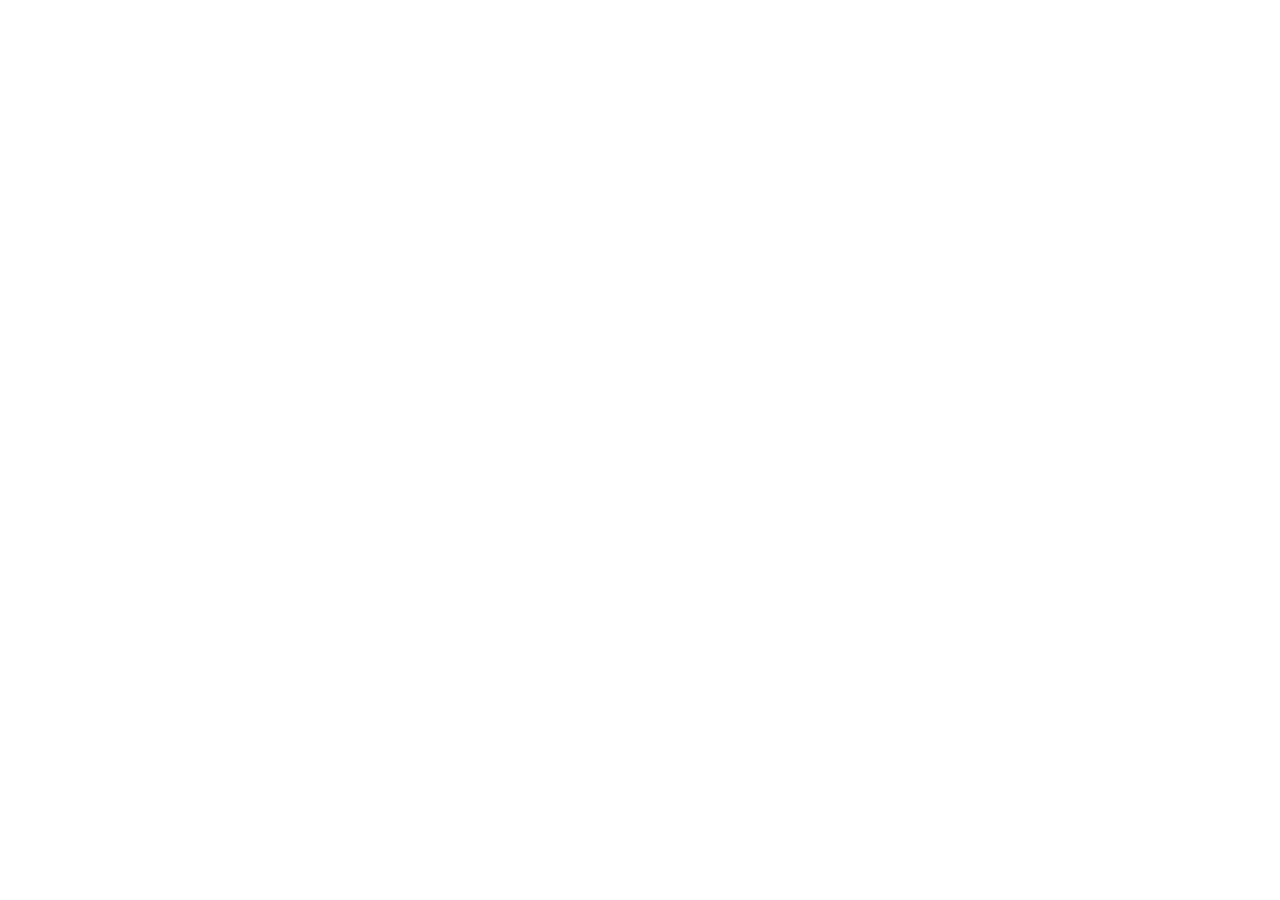
==== index.html @ 30761df0 "initial commit" ====
<!DOCTYPE html>
<html lang="ru">
<head>
    <meta charset="UTF-8">
    <meta name="viewport" content="width=device-width, initial-scale=1.0">
    <title>Document</title>

    <!-- Подключение CSS -->
    <link rel="stylesheet" href="style.css">
</head>
<body>

    

    <!-- Подключение JavaScript -->
    <script src="script.js"></script>
</body>
</html>
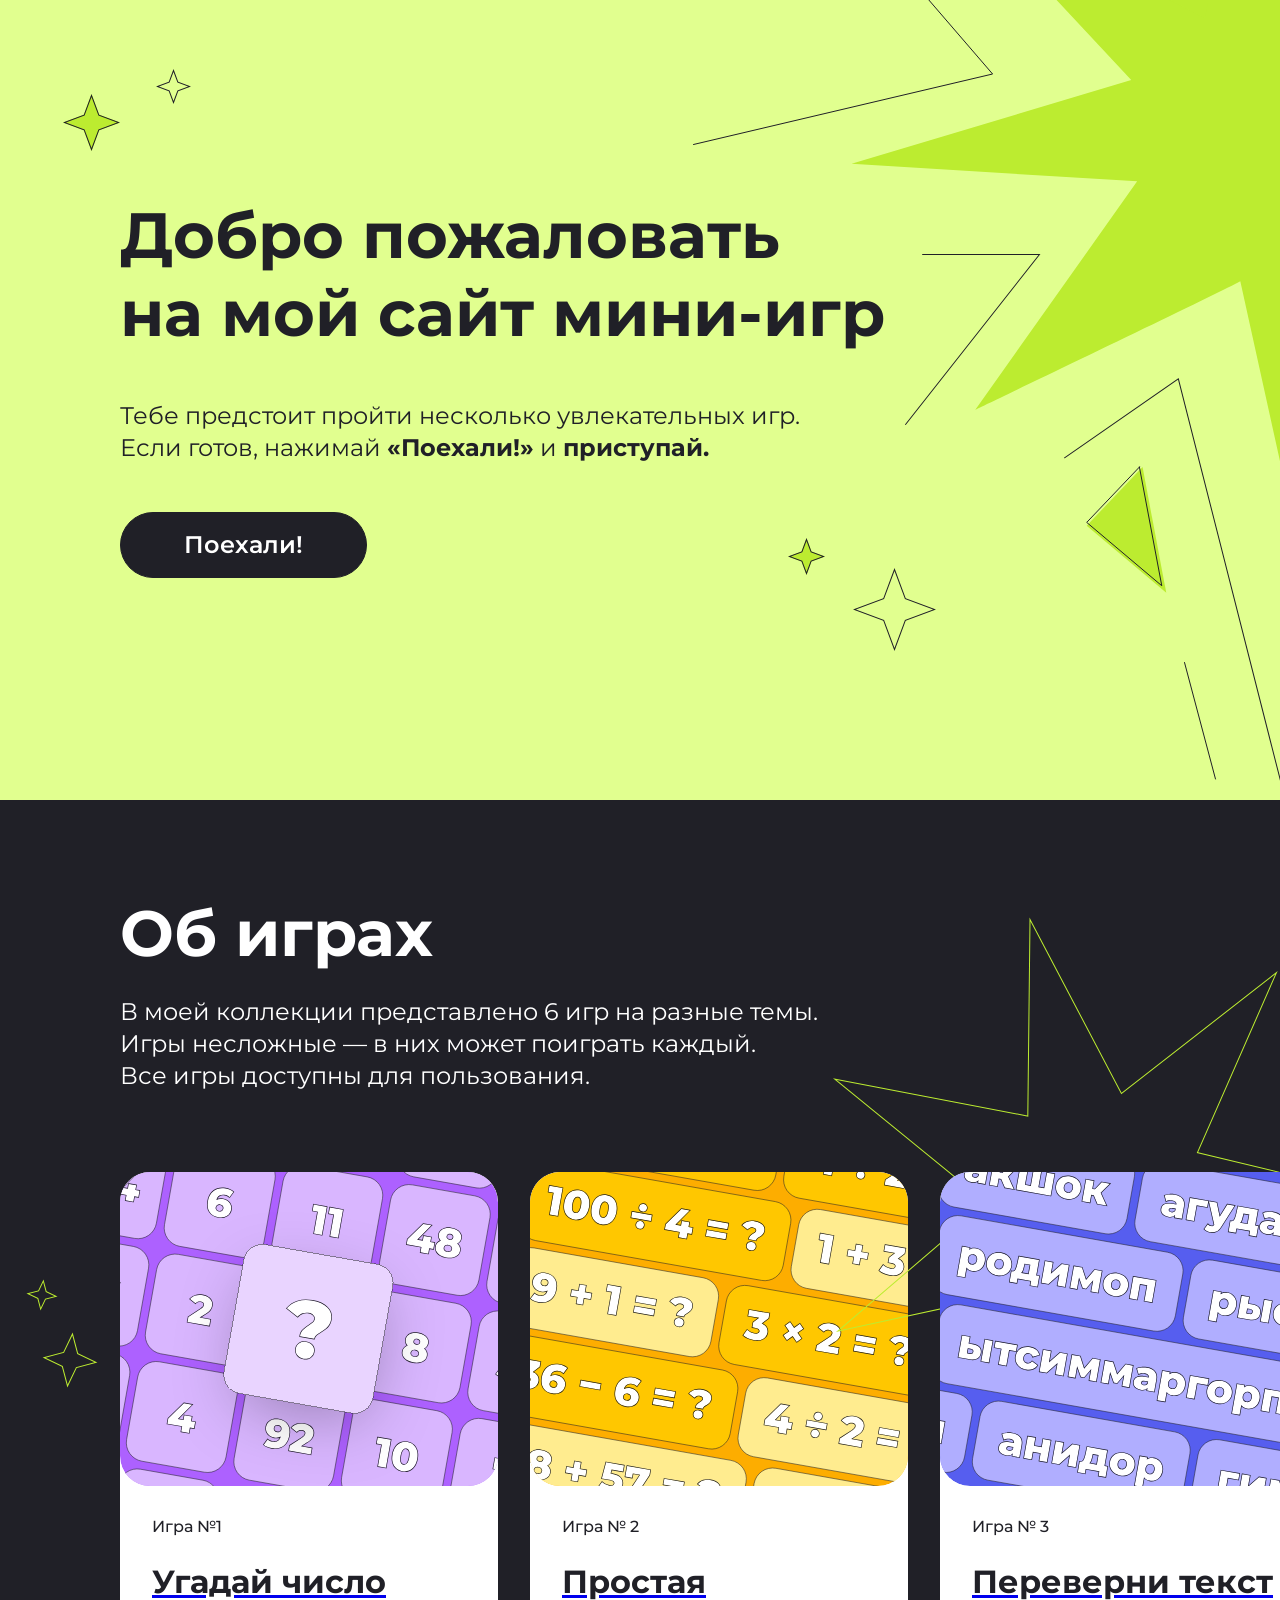
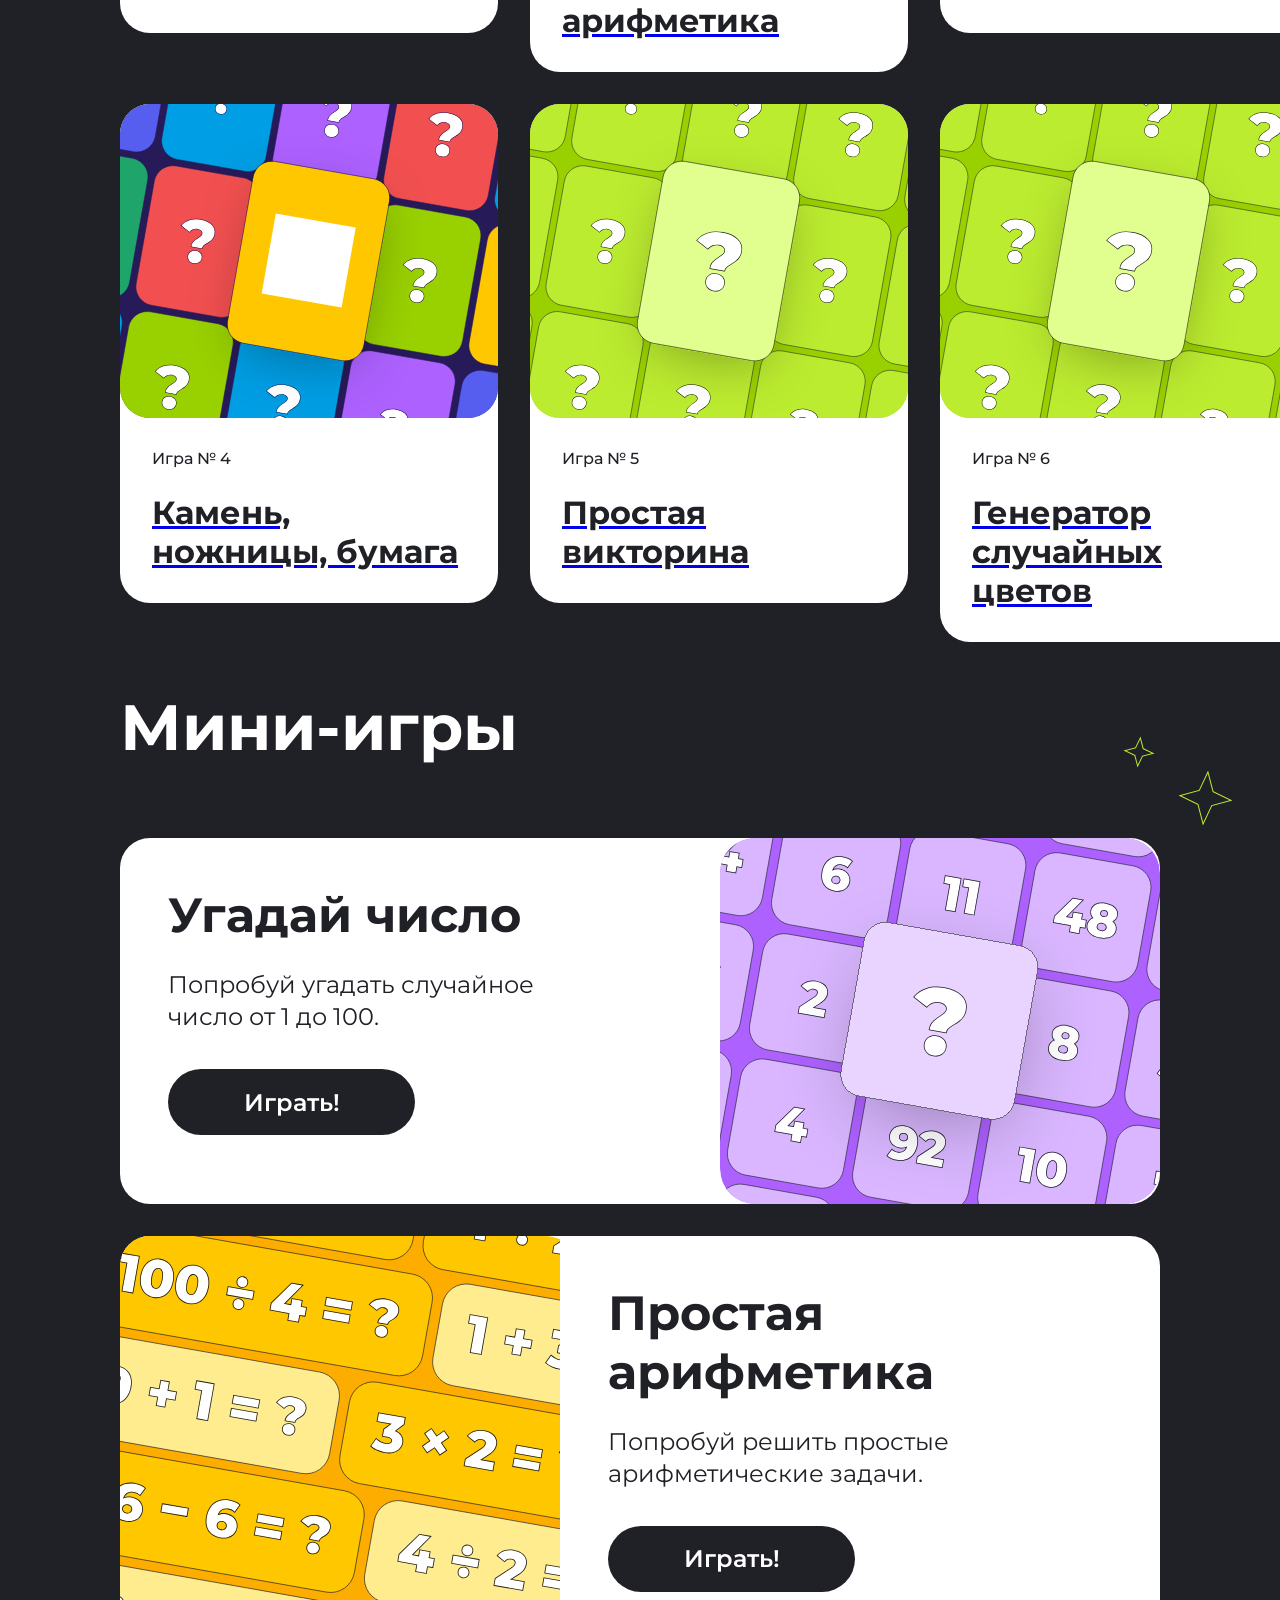
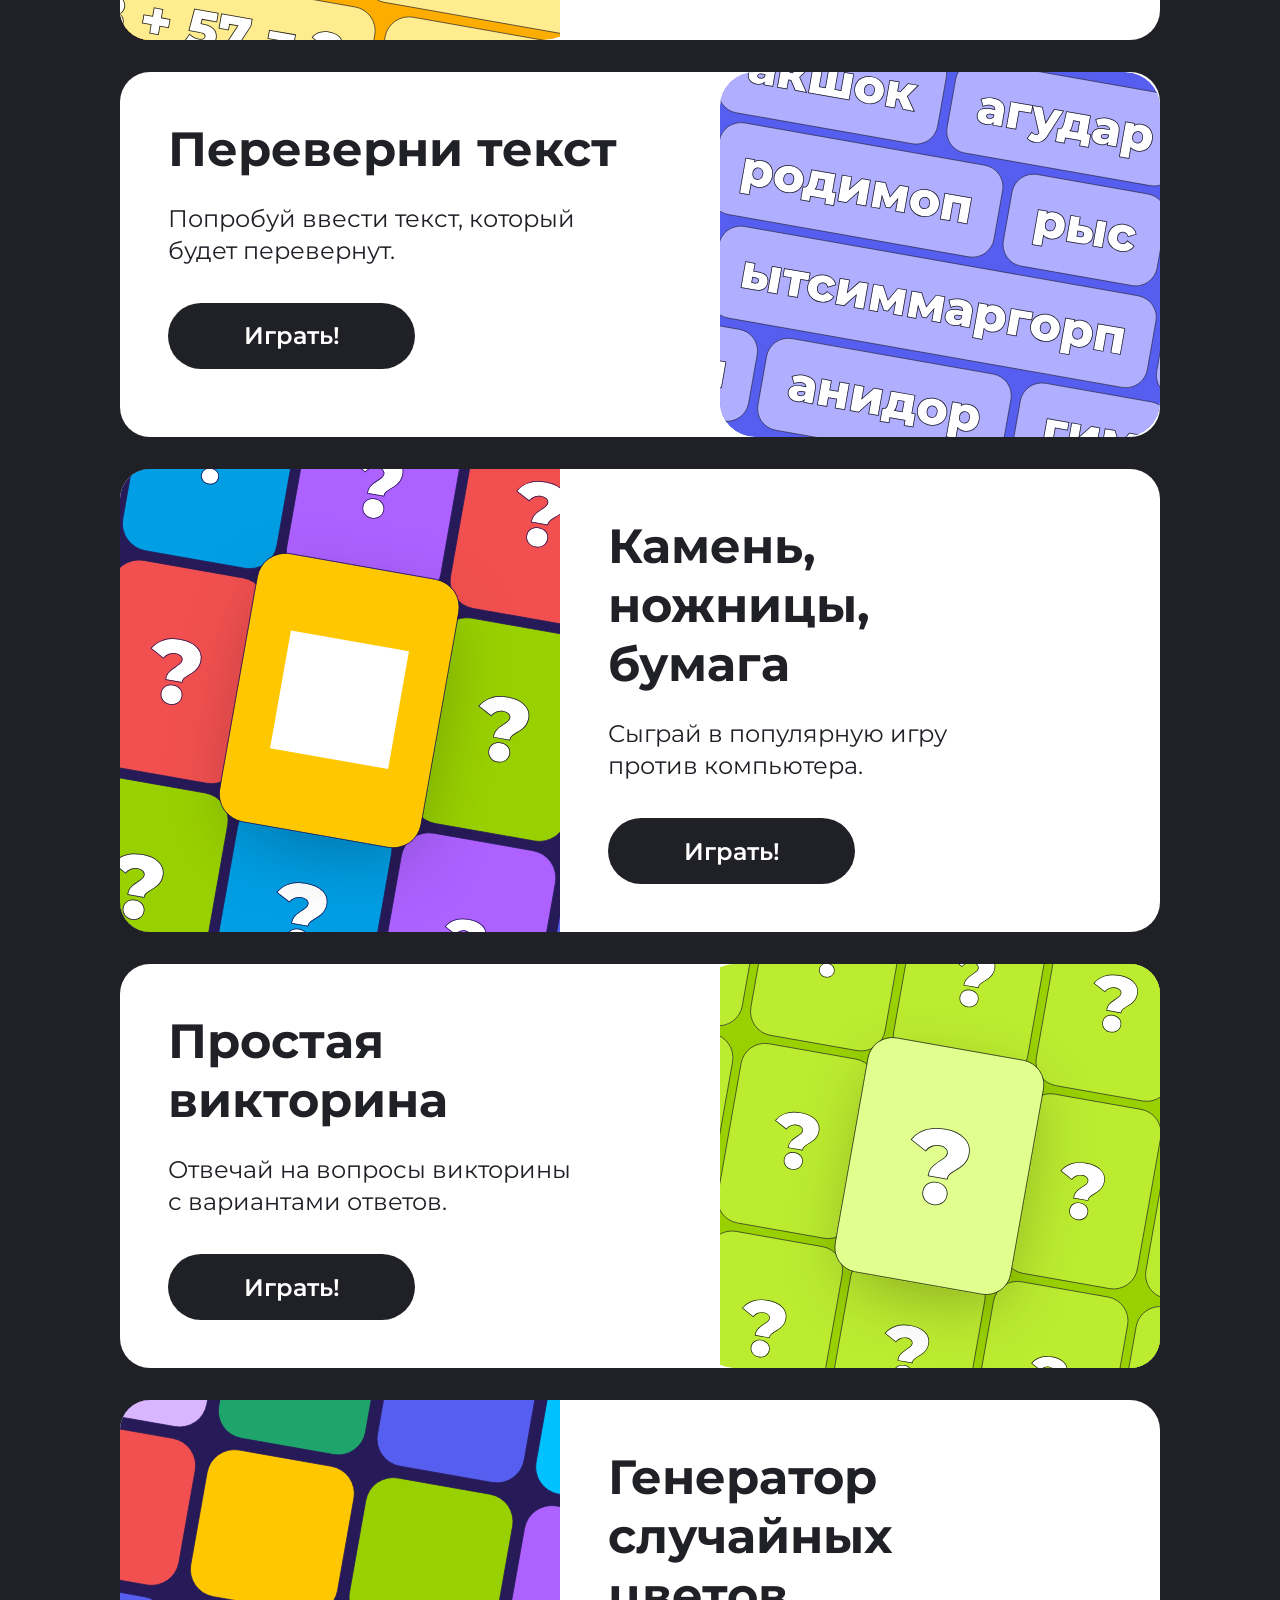
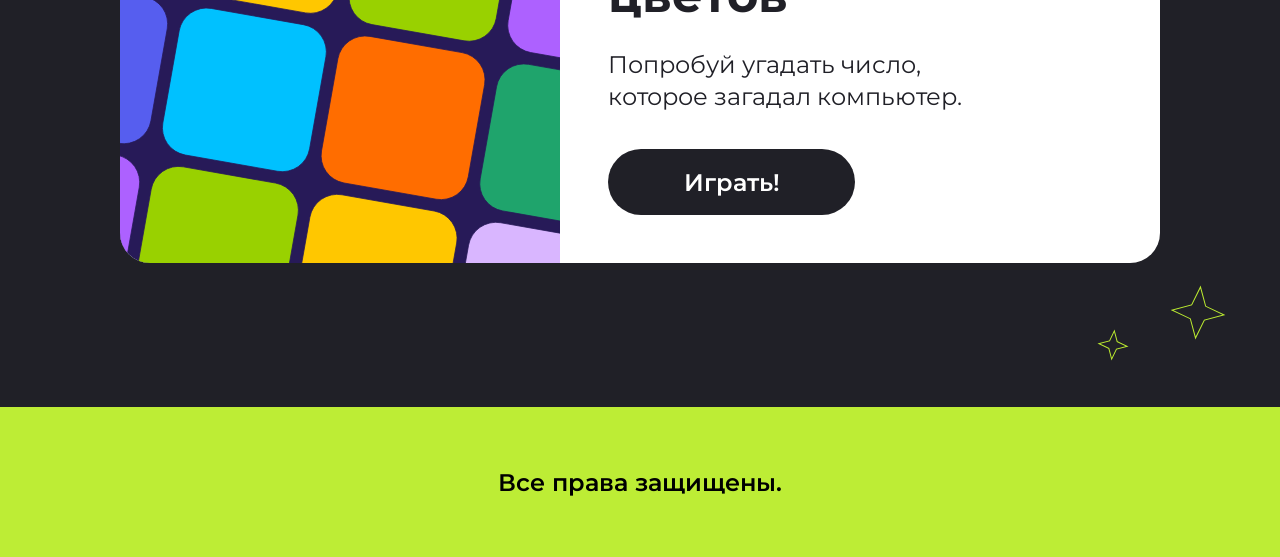
==== commit 0382f7bb: "добавил веб часть" ====
--- a/index.html
+++ b/index.html
@@ -3,16 +3,222 @@
 <head>
     <meta charset="UTF-8">
     <meta name="viewport" content="width=device-width, initial-scale=1.0">
-    <title>Document</title>
-
-    <!-- Подключение CSS -->
+    <title>Мини-игры</title>
     <link rel="stylesheet" href="style.css">
+    <link rel="preconnect" href="https://fonts.googleapis.com">
+    <link rel="preconnect" href="https://fonts.gstatic.com" crossorigin>
+    <link href="https://fonts.googleapis.com/css2?family=Montserrat:ital,wght@0,100..900;1,100..900&display=swap"
+          rel="stylesheet">
 </head>
 <body>
 
-    
-
-    <!-- Подключение JavaScript -->
-    <script src="script.js"></script>
+<div class="hero">
+    <img src="img/Star 2.svg" alt="Декор" class="hero__decor1">
+    <img src="img/Star 3.svg" alt="Декор" class="hero__decor2">
+    <img src="img/Vector 4788.svg" alt="Декор" class="hero__decor3">
+    <img src="img/Star 5.svg" alt="Декор" class="hero__decor4">
+    <img src="img/Star 4.svg" alt="Декор" class="hero__decor5">
+    <img src="img/Vector 4780.svg" alt="Декор" class="hero__decor6">
+    <img src="img/Vector 4781.svg" alt="Декор" class="hero__decor7">
+    <img src="img/Vector 4791.svg" alt="Декор" class="hero__decor8">
+    <img src="img/Vector.svg" alt="Декор" class="hero__star">
+    <img src="img/Vector 4782.svg" alt="Декор" class="hero__decor9">
+
+    <div class="container">
+        <div class="hero__content">
+            <h1 class="hero__title">
+                Добро пожаловать <br>
+                на мой сайт мини-игр
+            </h1>
+            <p class="hero__text">
+                Тебе предстоит пройти несколько увлекательных игр.
+                Если готов, нажимай
+                <span class="hero__text--bold">«Поехали!»</span>
+                и
+                <span class="hero__text--bold">приступай.</span>
+            </p>
+            <div class="hero__button-wrapper">
+                <a href="#about-games" class="hero__button">Поехали!</a>
+            </div>
+        </div>
+    </div>
+</div>
+
+<div class="about-games" id="about-games">
+    <img src="img/Star 11.svg" alt="Декор" class="about-games__decor1">
+    <img src="img/Star 12.svg" alt="Декор" class="about-games__decor2">
+    <img src="img/Star 1.svg" alt="Декор" class="about-games__decor3">
+
+    <div class="container">
+        <div class="about-games__header">
+            <h1 class="about-games__title">Об играх</h1>
+            <p class="about-games__text">
+                В моей коллекции представлено 6 игр на разные темы.<br>
+                Игры несложные — в них может поиграть каждый.<br>
+                Все игры доступны для пользования.
+            </p>
+        </div>
+
+        <div class="about-games__mobile-title">Мини-игры</div>
+
+        <div class="about-games__cards">
+            <!-- Карточка 1 -->
+            <a href="#">
+                <div class="game-card">
+                    <img class="game-card__image" src="img/card_img1.svg" alt="Игра 1">
+                    <div class="game-card__content">
+                        <span class="game-card__label">Игра №1</span>
+                        <h3 class="game-card__title">Угадай число</h3>
+                        <p class="game-card__description">Попробуй угадать случайное <br>число от 1 до 100.</p>
+                        <button class="game-card__button">Играть!</button>
+                    </div>
+                </div>
+            </a>
+
+            <!-- Карточка 2 -->
+            <a href="#">
+                <div class="game-card">
+                    <img class="game-card__image" src="img/card_img2.svg" alt="Игра 2">
+                    <div class="game-card__content">
+                        <span class="game-card__label">Игра № 2</span>
+                        <h3 class="game-card__title">Простая арифметика</h3>
+                        <p class="game-card__description">Попробуй решить простые <br>арифметические задачи.</p>
+                        <button class="game-card__button">Играть!</button>
+                    </div>
+                </div>
+            </a>
+
+            <!-- Карточка 3 -->
+            <a href="#">
+                <div class="game-card game-card--third">
+                    <img class="game-card__image" src="img/card_img3.svg" alt="Игра 3">
+                    <div class="game-card__content">
+                        <span class="game-card__label">Игра № 3</span>
+                        <h3 class="game-card__title">Переверни текст</h3>
+                        <p class="game-card__description">Попробуй ввести текст, который <br>будет перевернут.</p>
+                        <button class="game-card__button">Играть!</button>
+                    </div>
+                </div>
+            </a>
+
+            <!-- Карточка 4 -->
+            <a href="#">
+                <div class="game-card">
+                    <img class="game-card__image" src="img/card_img4.svg" alt="Игра 4">
+                    <div class="game-card__content">
+                        <span class="game-card__label">Игра № 4</span>
+                        <h3 class="game-card__title">Камень, ножницы, бумага</h3>
+                        <p class="game-card__description">Отвечай на вопросы викторины<br>с вариантами ответов.</p>
+                        <button class="game-card__button">Играть!</button>
+                    </div>
+                </div>
+            </a>
+
+            <!-- Карточка 5 -->
+            <a href="#">
+                <div class="game-card">
+                    <img class="game-card__image" src="img/card_img5.svg" alt="Игра 5">
+                    <div class="game-card__content">
+                        <span class="game-card__label">Игра № 5</span>
+                        <h3 class="game-card__title">Простая викторина</h3>
+                        <p class="game-card__description">Сыграй в популярную игру<br> против компьютера.</p>
+                        <button class="game-card__button">Играть!</button>
+                    </div>
+                </div>
+            </a>
+
+            <!-- Карточка 6 -->
+            <a href="#">
+                <div class="game-card">
+                    <img class="game-card__image" src="img/card_img5.svg" alt="Игра 6">
+                    <div class="game-card__content">
+                        <span class="game-card__label">Игра № 6</span>
+                        <h3 class="game-card__title">Генератор случайных цветов</h3>
+                        <p class="game-card__description">Игра, в которой при клике <br>на кнопку фон страницы <br> меняется на случайный.</p>
+                        <button class="game-card__button">Играть!</button>
+                    </div>
+                </div>
+            </a>
+        </div>
+    </div>
+</div>
+
+<div class="mini-games">
+    <img src="img/Star 11.svg" alt="Декор" class="mini-games__decor1">
+    <img src="img/Star 12.svg" alt="Декор" class="mini-games__decor2">
+    <img src="img/Star 11.svg" alt="Декор" class="mini-games__decor3">
+    <img src="img/Star 12.svg" alt="Декор" class="mini-games__decor4">
+
+    <div class="container">
+        <h2 class="mini-games__header">Мини-игры</h2>
+
+        <div class="mini-game__cards">
+            <!-- Карточка 1 -->
+            <div class="mini-game__card">
+                <div class="mini-game__content">
+                    <h3 class="mini-game__title">Угадай число</h3>
+                    <p class="mini-game__description">Попробуй угадать случайное <br>число от 1 до 100.</p>
+                    <button class="mini-game__button">Играть!</button>
+                </div>
+                <img class="mini-game__image" src="img/card_img1.svg" alt="Мини игра 1">
+            </div>
+
+            <!-- Карточка 2 -->
+            <div class="mini-game__card mini-game__card--reverse">
+                <div class="mini-game__content">
+                    <h3 class="mini-game__title">Простая арифметика</h3>
+                    <p class="mini-game__description">Попробуй решить простые <br> арифметические задачи.</p>
+                    <button class="mini-game__button">Играть!</button>
+                </div>
+                <img class="mini-game__image" src="img/card_img2.svg" alt="Мини игра 2">
+            </div>
+
+            <!-- Карточка 3 -->
+            <div class="mini-game__card">
+                <div class="mini-game__content">
+                    <h3 class="mini-game__title">Переверни текст</h3>
+                    <p class="mini-game__description">Попробуй ввести текст, который <br>будет перевернут.</p>
+                    <button class="mini-game__button">Играть!</button>
+                </div>
+                <img class="mini-game__image" src="img/card_img3.svg" alt="Мини игра 3">
+            </div>
+
+            <!-- Карточка 4 -->
+            <div class="mini-game__card mini-game__card--reverse">
+                <div class="mini-game__content">
+                    <h3 class="mini-game__title">Камень, <br>ножницы, <br>бумага</h3>
+                    <p class="mini-game__description">Сыграй в популярную игру <br>против компьютера.</p>
+                    <button class="mini-game__button">Играть!</button>
+                </div>
+                <img class="mini-game__image" src="img/card_img4.svg" alt="Мини игра 4">
+            </div>
+
+            <!-- Карточка 5 -->
+            <div class="mini-game__card">
+                <div class="mini-game__content">
+                    <h3 class="mini-game__title">Простая <br>викторина</h3>
+                    <p class="mini-game__description">Отвечай на вопросы викторины <br>с вариантами ответов.</p>
+                    <button class="mini-game__button">Играть!</button>
+                </div>
+                <img class="mini-game__image" src="img/card_img5.svg" alt="Мини игра 5">
+            </div>
+
+            <!-- Карточка 6 -->
+            <div class="mini-game__card mini-game__card--reverse">
+                <div class="mini-game__content">
+                    <h3 class="mini-game__title">Генератор <br>случайных <br>цветов</h3>
+                    <p class="mini-game__description">Попробуй угадать число, <br>которое загадал компьютер.</p>
+                    <button class="mini-game__button">Играть!</button>
+                </div>
+                <img class="mini-game__image" src="img/card_img6.svg" alt="Мини игра 6">
+            </div>
+        </div>
+    </div>
+</div>
+
+<footer class="footer">
+    <p class="footer__text">Все права защищены.</p>
+</footer>
+
 </body>
 </html>
--- a/style.css
+++ b/style.css
@@ -0,0 +1,601 @@
+* {
+    margin: 0;
+    padding: 0;
+    box-sizing: border-box;
+}
+
+html {
+    scroll-behavior: smooth;
+}
+
+.container {
+    max-width: 1440px;
+    margin: 0 auto;
+    padding: 0 120px;
+}
+
+/* ========== HERO ========== */
+.hero {
+    background: rgba(225, 255, 143, 1);
+    width: 100%;
+    min-height: 800px;
+    position: relative;
+    overflow: hidden;
+}
+
+.hero__decor1 {
+    position: absolute;
+    left: 63px;
+    top: 94px;
+}
+
+.hero__decor2 {
+    position: absolute;
+    top: 69px;
+    left: 156px;
+}
+
+.hero__decor3 {
+    position: absolute;
+    bottom: 206px;
+    right: 113px;
+}
+
+.hero__decor4 {
+    position: absolute;
+    bottom: 225px;
+    right: 455px;
+}
+
+.hero__decor5 {
+    position: absolute;
+    bottom: 149px;
+    right: 344px;
+}
+
+.hero__decor6 {
+    position: absolute;
+    top: -10px;
+    right: 269px;
+}
+
+.hero__decor7 {
+    position: absolute;
+    top: 254px;
+    right: 231px;
+}
+
+.hero__decor8 {
+    position: absolute;
+    bottom: 13px;
+    right: 61px;
+}
+
+.hero__decor9 {
+    position: absolute;
+    bottom: 3px;
+    right: -4.88px;
+}
+
+.hero__star {
+    position: absolute;
+    top: -333px;
+    right: -488px;
+    transform: rotate(131.45deg);
+}
+
+.hero::before {
+    content: '';
+    position: absolute;
+    top: 0;
+    right: 30px;
+    width: 100px;
+    height: 100px;
+    background: #BCEC30;
+}
+
+.hero__content {
+    margin-top: 196px;
+    max-width: 769px;
+    width: 100%;
+    height: 500px;
+    display: flex;
+    flex-direction: column;
+    justify-content: flex-start;
+    align-items: flex-start;
+    gap: 48px;
+    text-align: left;
+}
+
+.hero__title {
+    color: rgba(32, 32, 39, 1);
+    font-family: "Montserrat";
+    font-size: 64px;
+    font-weight: 700;
+    line-height: 78px;
+    text-align: left;
+}
+
+.hero__text {
+    max-width: 720px;
+    width: 100%;
+    color: rgba(32, 32, 39, 1);
+    font-family: "Montserrat";
+    font-size: 24px;
+    font-weight: 400;
+    line-height: 32px;
+    text-align: left;
+}
+
+.hero__text--bold {
+    font-weight: 700;
+}
+
+.hero__button {
+    width: 247px;
+    height: 66px;
+    display: flex;
+    justify-content: center;
+    align-items: center;
+    color: rgba(255, 255, 255, 1);
+    font-family: "Montserrat";
+    font-size: 24px;
+    font-weight: 600;
+    line-height: 141.69%;
+    text-align: center;
+    text-decoration: none;
+    border: 1px solid rgba(32, 32, 39, 1);
+    border-radius: 60px;
+    background: rgba(32, 32, 39, 1);
+    cursor: pointer;
+    transition: all 0.3s ease;
+}
+
+.hero__button:hover {
+    background: #FFFFFF;
+    color: #202027;
+    border: 1px solid #202027;
+}
+
+/* ========== ABOUT GAMES ========== */
+.about-games {
+    background: rgba(32, 32, 39, 1);
+    width: 100%;
+    position: relative;
+    overflow: hidden;
+}
+
+.about-games__header {
+    padding-top: 94px;
+}
+
+.about-games__title {
+    padding-bottom: 24px;
+    color: rgba(255, 255, 255, 1);
+    font-family: "Montserrat";
+    font-size: 64px;
+    font-weight: 700;
+    line-height: 78px;
+    text-align: left;
+}
+
+.about-games__text {
+    color: rgba(255, 255, 255, 1);
+    font-family: "Montserrat";
+    font-size: 24px;
+    font-weight: 400;
+    line-height: 32px;
+    text-align: left;
+}
+
+.about-games__cards {
+    padding-top: 80px;
+    display: grid;
+    grid-template-columns: repeat(3, 378px);
+    justify-content: left;
+    gap: 32px;
+    align-items: start;
+}
+
+.about-games__decor1 {
+    position: absolute;
+    left: 25px;
+    top: 478px;
+}
+
+.about-games__decor2 {
+    position: absolute;
+    left: 40px;
+    top: 530px;
+}
+
+.about-games__decor3 {
+    position: absolute;
+    right: -142.56px;
+    top: 77px;
+    transform: rotate(-6.77deg);
+    z-index: 0;
+}
+
+.about-games__mobile-title {
+    display: none;
+}
+
+/* ========== GAME CARD ========== */
+.game-card {
+    background: white;
+    border-radius: 30px;
+    overflow: hidden;
+    transition: transform 0.3s ease;
+    cursor: pointer;
+}
+
+.game-card img {
+    width: 100%;
+    display: block;
+}
+
+.game-card__content {
+    padding: 32px;
+}
+
+.game-card__label {
+    display: inline-block;
+    padding-bottom: 26px;
+    color: rgba(32, 32, 39, 1);
+    font-family: "Montserrat";
+    font-size: 16px;
+    font-weight: 500;
+    line-height: 110%;
+    text-align: left;
+}
+
+.game-card__title {
+    color: rgba(32, 32, 39, 1);
+    font-family: "Montserrat";
+    font-size: 32px;
+    font-weight: 700;
+    line-height: 39px;
+    text-align: left;
+}
+
+.game-card--third {
+    position: relative;
+    z-index: 2;
+}
+
+.game-card__description,
+.game-card__button {
+    display: none;
+}
+
+/* ========== FOOTER ========== */
+.footer {
+    height: 150px;
+    width: 100%;
+    background: rgba(189, 237, 53, 1);
+    color: rgba(0, 0, 0, 1);
+    font-family: "Montserrat";
+    font-size: 24px;
+    font-weight: 600;
+    line-height: 29px;
+    text-align: center;
+}
+
+.footer__text {
+    padding-top: 61px;
+}
+
+/* ========== MINI GAMES ========== */
+.mini-games {
+    background-color: #202027;
+    position: relative;
+    overflow: hidden;
+}
+
+.mini-games__decor1 {
+    position: absolute;
+    right: 123.79px;
+    top: 93px;
+}
+
+.mini-games__decor2 {
+    position: absolute;
+    right: 44.91px;
+    top: 126px;
+}
+
+.mini-games__decor3 {
+    position: absolute;
+    right: 150px;
+    bottom: 45px;
+}
+
+.mini-games__decor4 {
+    position: absolute;
+    right: 52px;
+    bottom: 65px;
+}
+
+.mini-games__header {
+    padding-top: 46px;
+    padding-bottom: 72px;
+    color: #FFFFFF;
+    font-family: "Montserrat";
+    font-size: 64px;
+    font-weight: 700;
+    line-height: 78px;
+    text-align: left;
+}
+
+/* ========== MINI GAME CARDS ========== */
+.mini-game__cards {
+    display: flex;
+    flex-direction: column;
+    gap: 32px;
+    padding-bottom: 144px;
+}
+
+.mini-game__card {
+    display: flex;
+    justify-content: space-between;
+    align-items: center;
+    background: #FFFFFF;
+    border-radius: 30px;
+    overflow: hidden;
+    align-items: stretch;
+}
+
+.mini-game__content {
+    padding: 48px;
+    max-width: 600px;
+    width: 100%;
+}
+
+.mini-game__title {
+    margin-bottom: 24px;
+    color: #202027;
+    font-family: "Montserrat";
+    font-size: 48px;
+    font-weight: 700;
+    line-height: 59px;
+    text-align: left;
+}
+
+.mini-game__description {
+    margin-bottom: 36px;
+    color: #202027;
+    font-family: "Montserrat";
+    font-size: 24px;
+    font-weight: 400;
+    line-height: 32px;
+    text-align: left;
+}
+
+.mini-game__button {
+    width: 247px;
+    height: 66px;
+    border: none;
+    border-radius: 60px;
+    background: #202027;
+    color: #FFFFFF;
+    font-family: "Montserrat";
+    font-size: 24px;
+    font-weight: 600;
+    cursor: pointer;
+    transition: 0.3s;
+}
+
+.mini-game__button:hover {
+    background: #FFFFFF;
+    color: #202027;
+    border: 1px solid #202027;
+}
+
+.mini-game__image {
+    width: 500px;
+    height: 100%;
+    object-fit: cover;
+    display: block;
+    height: auto;
+}
+
+.mini-game__card--reverse {
+    flex-direction: row-reverse;
+}
+
+/* ========== МОБИЛЬНАЯ ВЕРСИЯ (≤376px) ========== */
+@media (max-width: 600px) {
+    .hero {
+        width: 100%;
+        height: 700px;
+        background: #E1FF8F;
+        display: flex;
+        flex-direction: column;
+        align-items: center;
+        justify-content: center;
+        position: relative;
+        text-align: center;
+    }
+
+    .hero__content {
+        margin-top: 0;
+        padding: 0 16px;
+        gap: 24px;
+        align-items: center;
+        text-align: center;
+    }
+
+    .hero__title {
+        font-size: 40px;
+        font-weight: 700;
+        line-height: 49px;
+        text-align: center;
+    }
+
+    .hero__text {
+        font-size: 16px;
+        font-weight: 700;
+        line-height: 20px;
+        text-align: center;
+    }
+
+    .hero__button {
+        width: 285px;
+        height: 55px;
+        border-radius: 60px;
+        font-size: 16px;
+    }
+
+    .hero__button-wrapper {
+        padding-top: 12px;
+    }
+
+    .hero__decor3,
+    .hero__decor6,
+    .hero__decor7,
+    .hero__decor8,
+    .hero__decor9,
+    .about-games__decor3,
+    .about-games__decor2,
+    .about-games__decor1 {
+        display: none;
+    }
+
+    .container {
+        max-width: 100%;
+        margin: 0 auto;
+        padding: 0 16px;
+    }
+
+    .hero::before {
+        content: '';
+        position: absolute;
+        height: 40px;
+        width: 45px;
+        top: 0px;
+        right: 5px;
+        background: #BCEC30;
+    }
+
+    .hero__decor1 {
+        position: absolute;
+        top: 97px;
+        left: 37px;
+    }
+
+    .hero__decor2 {
+        position: absolute;
+        top: 64px;
+        left: 91px;
+    }
+
+    .hero__decor4 {
+        position: absolute;
+        bottom: 125px;
+        right: 86px;
+    }
+
+    .hero__decor5 {
+        position: absolute;
+        bottom: 79px;
+        right: 34px;
+    }
+
+    .hero__star {
+        width: 223.52px;
+        height: 238.57px;
+        transform: rotate(140.68deg);
+        position: absolute;
+        top: -85px;
+        right: -85px;
+    }
+
+    .about-games__mobile-title {
+        display: block;
+        padding-top: 48px;
+        color: rgba(255, 255, 255, 1);
+        font-family: "Montserrat";
+        font-size: 40px;
+        font-weight: 700;
+        line-height: 49px;
+        text-align: left;
+    }
+
+    .about-games__header {
+        display: none;
+    }
+
+    .about-games__cards {
+        display: flex;
+        flex-direction: column;
+        gap: 16px;
+        padding-bottom: 48.88px;
+        align-items: center;
+    }
+
+    .game-card__content {
+        padding: 29px;
+    }
+
+    .game-card__label {
+        display: none;
+    }
+
+    .game-card__title {
+        padding-bottom: 16px;
+    }
+
+    .game-card__description {
+        display: block;
+        padding-bottom: 32px;
+        color: rgba(0, 0, 0, 1);
+        font-family: "Montserrat";
+        font-size: 16px;
+        font-weight: 400;
+        line-height: 20px;
+        text-align: left;
+    }
+
+    .game-card__button {
+        display: flex;
+        flex-direction: row;
+        justify-content: center;
+        align-items: center;
+        gap: 10px;
+        width: 100%;
+        max-width: 285px;
+        height: 55px;
+        box-sizing: border-box;
+        border: 1px solid rgba(32, 32, 39, 1);
+        border-radius: 60px;
+        background: rgba(32, 32, 39, 1);
+        color: rgba(255, 255, 255, 1);
+        font-family: "Montserrat";
+        font-size: 16px;
+        font-weight: 600;
+        line-height: 141.69%;
+        text-align: center;
+        padding: 16px 28px;
+    }
+
+    .footer {
+        height: 100px;
+        width: 100%;
+        background-color: rgba(189, 237, 53, 1);
+        color: rgba(0, 0, 0, 1);
+        font-family: "Montserrat";
+        font-size: 16px;
+        font-weight: 600;
+        line-height: 20px;
+        text-align: center;
+    }
+
+    .footer__text {
+        padding-top: 40px;
+    }
+
+    .mini-games {
+        display: none;
+    }
+}
